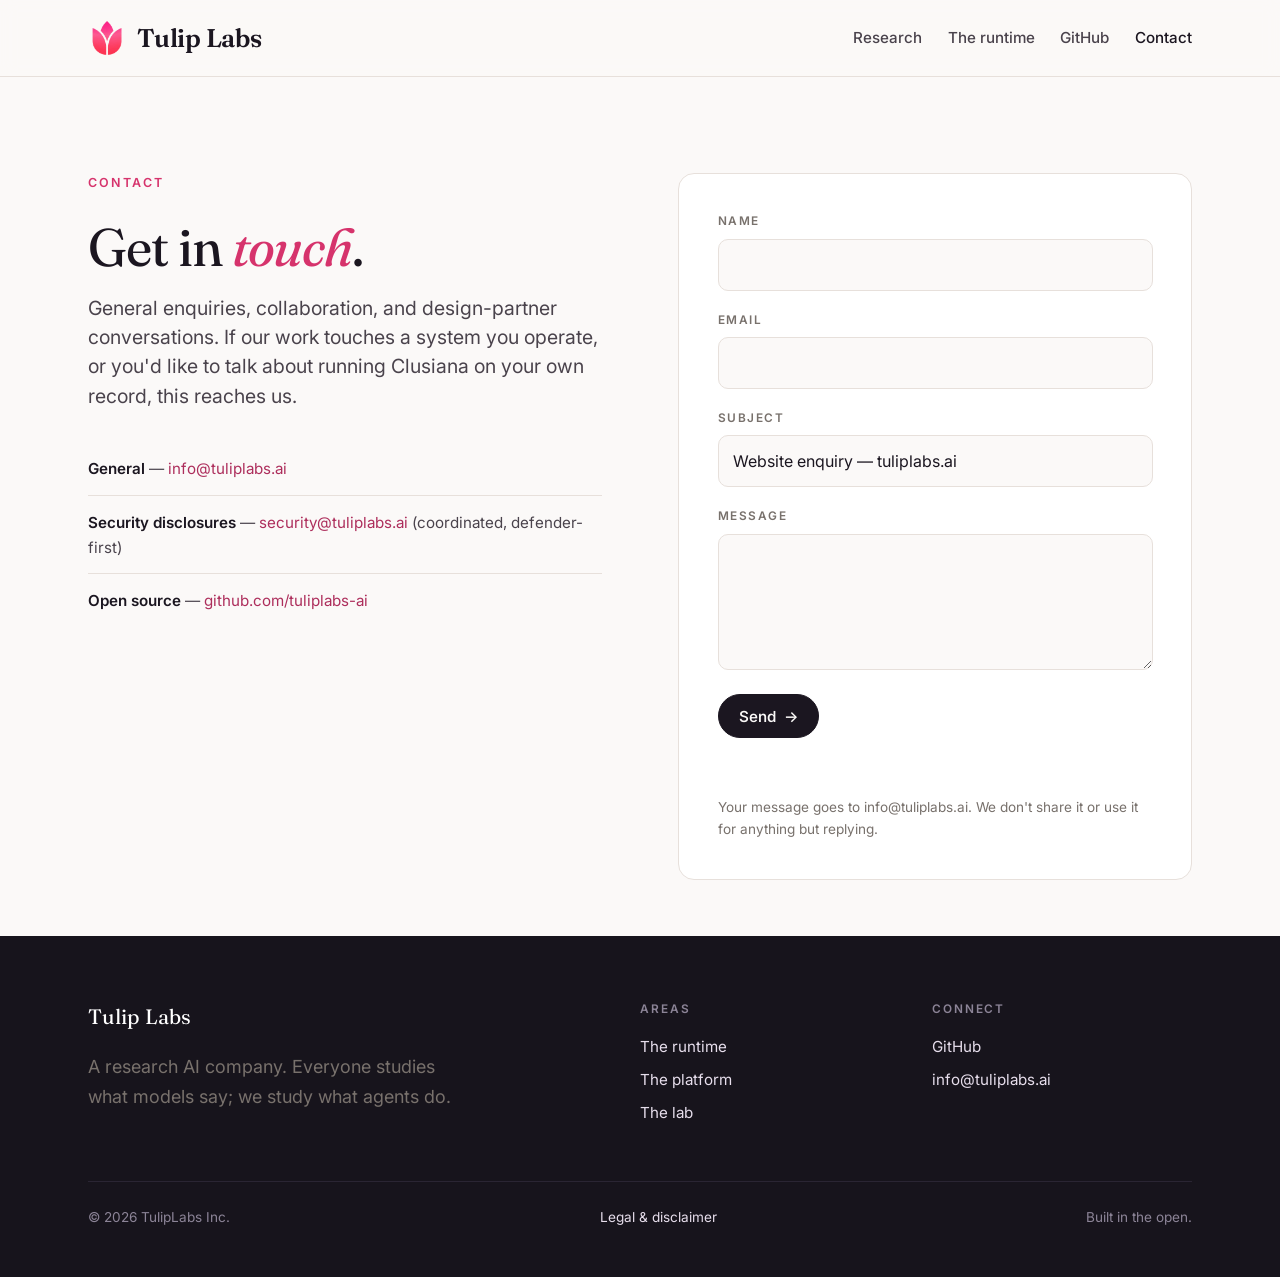
==== contact.html @ 2cdb4a99 "Add a contact form (→ info@) and standardize contact emails New contact.html with a styled form that" ====
<!doctype html>
<html lang="en">
<head>
  <meta charset="utf-8">
  <meta name="viewport" content="width=device-width, initial-scale=1">
  <title>Contact — Tulip Labs</title>
  <meta name="description" content="Get in touch with Tulip Labs — general enquiries, collaboration, and design-partner conversations. For security disclosures, email security@tuliplabs.ai.">
  <link rel="icon" href="assets/tulip-mark-pink.png" type="image/png">
  <link rel="apple-touch-icon" href="assets/tulip-mark-pink.png">
  <meta name="theme-color" content="#FBF9F8">
  <link rel="canonical" href="https://tuliplabs.ai/contact.html">
  <meta property="og:type" content="website">
  <meta property="og:site_name" content="Tulip Labs">
  <meta property="og:title" content="Contact — Tulip Labs">
  <meta property="og:description" content="Get in touch with Tulip Labs. For security disclosures, email security@tuliplabs.ai.">
  <meta property="og:url" content="https://tuliplabs.ai/contact.html">
  <meta property="og:image" content="https://tuliplabs.ai/assets/og-card.png">
  <meta name="twitter:card" content="summary_large_image">
  <meta name="twitter:image" content="https://tuliplabs.ai/assets/og-card.png">
  <link rel="preconnect" href="https://fonts.googleapis.com">
  <link rel="preconnect" href="https://fonts.gstatic.com" crossorigin>
  <link href="https://fonts.googleapis.com/css2?family=Fraunces:ital,opsz,wght@0,9..144,360..600;1,9..144,400..560&family=Inter:wght@400;500;600;650&family=JetBrains+Mono:wght@500;600&display=swap" rel="stylesheet">
  <link rel="stylesheet" href="styles.css">
</head>
<body>

<header class="site-head">
  <div class="wrap">
    <a class="brand" href="/" aria-label="Tulip Labs home">
      <img class="brand-mark" src="assets/tulip-mark-pink.png" width="38" height="38" alt="">
      <span class="wordmark">Tulip <b>Labs</b></span>
    </a>
    <nav class="nav">
      <a href="research.html">Research</a>
      <a class="hide-sm" href="https://tulipagents.ai/">The runtime</a>
      <a class="hide-sm" href="https://github.com/tuliplabs-ai">GitHub</a>
      <a href="contact.html" class="active">Contact</a>
    </nav>
  </div>
</header>

<main>
  <section class="hero" style="padding-bottom:3.5rem">
    <div class="wrap">
      <div class="contact-grid">
        <div class="col">
          <p class="kicker">Contact</p>
          <h1>Get in <span class="accent">touch</span>.</h1>
          <p class="lede">General enquiries, collaboration, and design-partner conversations. If our work touches a system you operate, or you'd like to talk about running Clusiana on your own record, this reaches us.</p>
          <ul class="about-facts" style="margin-top:2rem">
            <li><b>General</b> — <a href="mailto:info@tuliplabs.ai">info@tuliplabs.ai</a></li>
            <li><b>Security disclosures</b> — <a href="mailto:security@tuliplabs.ai">security@tuliplabs.ai</a> (coordinated, defender-first)</li>
            <li><b>Open source</b> — <a href="https://github.com/tuliplabs-ai">github.com/tuliplabs-ai</a></li>
          </ul>
        </div>

        <div class="contact-card">
          <form id="contact-form" class="form" action="https://formsubmit.co/ajax/info@tuliplabs.ai" method="POST">
            <div class="field">
              <label for="cf-name">Name</label>
              <input id="cf-name" name="name" type="text" autocomplete="name" required>
            </div>
            <div class="field">
              <label for="cf-email">Email</label>
              <input id="cf-email" name="email" type="email" autocomplete="email" required>
            </div>
            <div class="field">
              <label for="cf-subject">Subject</label>
              <input id="cf-subject" name="_subject" type="text" value="Website enquiry — tuliplabs.ai">
            </div>
            <div class="field">
              <label for="cf-message">Message</label>
              <textarea id="cf-message" name="message" required></textarea>
            </div>
            <!-- honeypot: bots fill this, humans don't -->
            <input type="text" name="_honey" class="hp" tabindex="-1" autocomplete="off" aria-hidden="true">
            <input type="hidden" name="_template" value="table">
            <input type="hidden" name="_captcha" value="false">
            <button type="submit" class="btn btn--primary">Send <span class="arrow">→</span></button>
            <p class="form-status" id="cf-status" role="status" aria-live="polite"></p>
            <p class="form-note">Your message goes to info@tuliplabs.ai. We don't share it or use it for anything but replying.</p>
          </form>
        </div>
      </div>
    </div>
  </section>
</main>

<footer class="site-foot">
  <div class="wrap">
    <div class="foot-grid">
      <div class="foot-brand">
        <p class="wordmark">Tulip Labs</p>
        <p class="muted" style="max-width:24rem;margin-top:0.6rem">A research AI company. Everyone studies what models say; we study what agents do.</p>
      </div>
      <div class="foot-col">
        <h4>Areas</h4>
        <a href="https://tulipagents.ai/">The runtime</a>
        <a href="contact.html">The platform</a>
        <a href="research.html">The lab</a>
      </div>
      <div class="foot-col">
        <h4>Connect</h4>
        <a href="https://github.com/tuliplabs-ai">GitHub</a>
        <a href="mailto:info@tuliplabs.ai">info@tuliplabs.ai</a>
      </div>
    </div>
    <div class="foot-bottom">
      <span>© 2026 TulipLabs Inc.</span>
      <span><a href="legal.html">Legal &amp; disclaimer</a></span>
      <span>Built in the open.</span>
    </div>
  </div>
</footer>

<script>
  (function () {
    var form = document.getElementById('contact-form');
    var status = document.getElementById('cf-status');
    form.addEventListener('submit', async function (e) {
      e.preventDefault();
      status.textContent = 'Sending…';
      status.className = 'form-status';
      try {
        var res = await fetch(form.action, {
          method: 'POST',
          headers: { 'Accept': 'application/json' },
          body: new FormData(form)
        });
        var data = await res.json().catch(function () { return {}; });
        if (res.ok) {
          form.reset();
          status.textContent = 'Thanks — your message is on its way. We’ll be in touch.';
          status.className = 'form-status ok';
        } else {
          status.textContent = (data && data.message) ? data.message : 'Something went wrong. Please email info@tuliplabs.ai directly.';
          status.className = 'form-status err';
        }
      } catch (err) {
        status.textContent = 'Could not send. Please email info@tuliplabs.ai directly.';
        status.className = 'form-status err';
      }
    });
  })();
</script>

</body>
</html>
---- styles.css ----
/* =============================================================================
   Tulip Labs — tuliplabs.ai
   Editorial, evidence-first. Serif display + sans body + mono for findings.
   Warm paper, ink, a single tulip-red accent. No framework, no build step.
   ============================================================================= */

:root {
  /* palette */
  --ink:        #1B1620;   /* near-black, warm */
  --ink-soft:   #4A434C;
  --mute:       #78716C;   /* captions, labels */
  --paper:      #FBF9F8;   /* page */
  --paper-soft: #F4EFEC;   /* raised panels */
  --surface:    #FFFFFF;
  --rule:       #E7E0DB;   /* hairlines */
  --red:        #D6336C;   /* tulip red — the primary accent */
  --red-deep:   #AD2E5C;
  --teal:       #E2570E;   /* second accent — research notes, used sparingly */
  --ink-panel:  #17141C;   /* dark footer / inverted blocks */

  /* type */
  --serif: "Fraunces", Georgia, "Times New Roman", serif;
  --sans:  "Inter", -apple-system, BlinkMacSystemFont, "Segoe UI", system-ui, sans-serif;
  --mono:  "JetBrains Mono", ui-monospace, "SF Mono", Menlo, Consolas, monospace;

  /* scale */
  --measure: 42rem;       /* readable text column */
  --wide:    72rem;       /* page frame */
}

* { box-sizing: border-box; }

html { -webkit-text-size-adjust: 100%; scroll-behavior: smooth; }

body {
  margin: 0;
  background: var(--paper);
  color: var(--ink);
  font-family: var(--sans);
  font-size: 18px;
  line-height: 1.65;
  -webkit-font-smoothing: antialiased;
  text-rendering: optimizeLegibility;
}

/* ---- layout primitives ---------------------------------------------------- */
.wrap { width: 100%; max-width: var(--wide); margin: 0 auto; padding: 0 1.5rem; }
.col  { max-width: var(--measure); }
section { padding: 5.5rem 0; border-top: 1px solid var(--rule); }
section:first-of-type { border-top: 0; }

/* ---- type ---------------------------------------------------------------- */
h1, h2, h3 { font-family: var(--serif); font-weight: 420; letter-spacing: -0.02em; line-height: 1.08; }
h1 { font-size: clamp(2.1rem, 4.6vw, 3.3rem); margin: 0 0 1.2rem; }
h2 { font-size: clamp(1.6rem, 2.8vw, 2.1rem); margin: 0 0 1.4rem; }
h3 { font-size: 1.3rem; letter-spacing: -0.01em; margin: 0 0 0.5rem; }
p  { margin: 0 0 1.1rem; }
a  { color: var(--red-deep); text-decoration: none; }
a:hover { text-decoration: underline; text-underline-offset: 3px; }
strong { font-weight: 600; }

.kicker {
  font-family: var(--sans);
  font-size: 0.78rem;
  font-weight: 600;
  letter-spacing: 0.18em;
  text-transform: uppercase;
  color: var(--red);
  margin: 0 0 1.5rem;
}
.lede { font-size: clamp(1.05rem, 1.6vw, 1.22rem); color: var(--ink-soft); line-height: 1.5; }
.muted { color: var(--mute); }
.label {
  font-family: var(--sans); font-size: 0.74rem; font-weight: 600;
  letter-spacing: 0.16em; text-transform: uppercase; color: var(--mute);
}

/* ---- header -------------------------------------------------------------- */
.site-head {
  position: sticky; top: 0; z-index: 20;
  background: color-mix(in srgb, var(--paper) 88%, transparent);
  backdrop-filter: saturate(140%) blur(8px);
  border-bottom: 1px solid var(--rule);
}
.site-head .wrap { display: flex; align-items: center; justify-content: space-between; height: 4.75rem; }
.brand { display: inline-flex; align-items: center; gap: 0.7rem; color: var(--ink); font-weight: 600; }
.brand:hover { text-decoration: none; }
.brand svg, .brand img { width: 38px; height: 38px; display: block; }
.brand .wordmark { font-family: var(--serif); font-size: 1.6rem; letter-spacing: -0.01em; white-space: nowrap; }
.brand .wordmark b { font-weight: 600; }
.nav { display: flex; gap: 1.6rem; align-items: center; }
.nav a { color: var(--ink-soft); font-size: 0.95rem; font-weight: 500; }
.nav a:hover { color: var(--ink); text-decoration: none; }
.nav a.active { color: var(--ink); }
.nav a { white-space: nowrap; }
@media (max-width: 620px) {
  .nav a.hide-sm { display: none; }
  /* Keep the lockup and the three remaining links on one 4.75rem row:
     smaller mark + wordmark, tighter nav. Nothing may wrap. */
  .site-head .wrap { padding: 0 1rem; }
  .brand { gap: 0.5rem; }
  .brand svg, .brand img { width: 30px; height: 30px; }
  .brand .wordmark { font-size: 1.3rem; }
  .nav { gap: 0.9rem; }
  .nav a { font-size: 0.875rem; }
}

/* ---- buttons ------------------------------------------------------------- */
.btn-row { display: flex; flex-wrap: wrap; gap: 0.8rem; margin-top: 2rem; }
.btn {
  display: inline-flex; align-items: center; gap: 0.5rem;
  font-family: var(--sans); font-size: 0.95rem; font-weight: 550;
  padding: 0.7rem 1.25rem; border-radius: 999px; border: 1px solid var(--ink);
  color: var(--ink); background: transparent; transition: all 0.15s ease;
}
.btn:hover { text-decoration: none; transform: translateY(-1px); }
.btn--primary { background: var(--ink); color: var(--paper); border-color: var(--ink); }
.btn--primary:hover { background: var(--red-deep); border-color: var(--red-deep); }
.btn--ghost:hover { background: var(--paper-soft); }
.btn .arrow { transition: transform 0.15s ease; }
.btn:hover .arrow { transform: translateX(2px); }

/* ---- hero ---------------------------------------------------------------- */
.hero { padding-top: 6rem; padding-bottom: 5rem; }
.hero h1 .accent { color: var(--red); font-style: italic; }
.pip { font-family: var(--mono); font-size: 0.85rem; color: var(--mute); margin-top: 1.6rem; }
.pip b { color: var(--ink); font-weight: 500; }

/* homepage split hero — copy + figure */
.hero--split .wrap { display: grid; grid-template-columns: 1.05fr 0.95fr; gap: 3.5rem; align-items: center; }
.hero--split .col { max-width: var(--measure); }
.hero__media { width: 100%; }
.hero__media svg, .hero__media img { width: 100%; height: auto; display: block; }
@media (max-width: 880px) {
  .hero--split .wrap { grid-template-columns: 1fr; gap: 2.5rem; }
  .hero__media { max-width: 30rem; }
}

/* ---- thesis band --------------------------------------------------------- */
.band { background: var(--paper-soft); }
.thesis { font-family: var(--serif); font-size: clamp(1.3rem, 2.4vw, 1.75rem); line-height: 1.28; letter-spacing: -0.015em; }
.thesis b { color: var(--red-deep); font-weight: 500; }

/* ---- pillars / cards ----------------------------------------------------- */
.grid-2 { display: grid; gap: 1.5rem; grid-template-columns: repeat(2, 1fr); }
.grid-3 { display: grid; gap: 1.25rem; grid-template-columns: repeat(3, 1fr); }
@media (max-width: 820px) { .grid-2, .grid-3 { grid-template-columns: 1fr; } }

.card {
  background: var(--surface); border: 1px solid var(--rule); border-radius: 14px;
  padding: 2rem; transition: border-color 0.15s ease, transform 0.15s ease;
}
.card:hover { border-color: color-mix(in srgb, var(--red) 45%, var(--rule)); transform: translateY(-2px); }
.card h3 { margin-top: 0.4rem; }
.card .label { display: block; margin-bottom: 0.9rem; }
.card p:last-child { margin-bottom: 0; }
.card a.more { font-weight: 550; }

/* ---- featured work ------------------------------------------------------- */
.work { display: grid; grid-template-columns: 1fr 1fr; gap: 3rem; align-items: center; }
.work.flip .work__media { order: 2; }
@media (max-width: 820px) { .work { grid-template-columns: 1fr; gap: 1.75rem; } .work.flip .work__media { order: 0; } }

/* stat block — the evidence-first device */
.stats { display: flex; flex-wrap: wrap; gap: 0; border: 1px solid var(--rule); border-radius: 12px; overflow: hidden; background: var(--surface); }
.stat { flex: 1 1 33%; min-width: 120px; padding: 1.4rem 1.25rem; border-right: 1px solid var(--rule); }
.stat:last-child { border-right: 0; }
.stat .n { font-family: var(--mono); font-size: 1.7rem; font-weight: 600; color: var(--ink); letter-spacing: -0.02em; }
.stat .k { font-size: 0.8rem; color: var(--mute); margin-top: 0.2rem; }

/* code / terminal panel */
.code {
  background: var(--ink-panel); color: #ECE7F0; border-radius: 12px;
  font-family: var(--mono); font-size: 1rem; line-height: 1.7;
  padding: 1.6rem 1.8rem; overflow-x: auto; border: 1px solid #2a2533;
}
.code .c { color: #8a8295; }       /* comment */
.code .k { color: #E58FB3; }       /* keyword/red */
.code .s { color: #b7e1c4; }       /* string */
.code .fn { color: #d9b8f0; }

/* ---- principles ---------------------------------------------------------- */
.principle { padding: 1.5rem 0; border-top: 1px solid var(--rule); }
.principle:first-child { border-top: 0; }
.principle h3 { font-family: var(--sans); font-size: 1.05rem; font-weight: 650; letter-spacing: 0; }
.principle .idx { font-family: var(--mono); color: var(--red); font-size: 0.85rem; margin-right: 0.5rem; }

/* ---- footer -------------------------------------------------------------- */
.site-foot { background: var(--ink-panel); color: #C9C2D0; border-top: 0; padding: 4rem 0 3rem; }
.site-foot a { color: #E7DEEC; }
.site-foot a:hover { color: #fff; }
.foot-grid { display: grid; grid-template-columns: 2fr 1fr 1fr; gap: 2rem; }
@media (max-width: 720px) { .foot-grid { grid-template-columns: 1fr 1fr; } }
.foot-brand .wordmark { font-family: var(--serif); font-size: 1.3rem; color: #fff; }
.foot-col h4 { font-size: 0.74rem; letter-spacing: 0.16em; text-transform: uppercase; color: #8c8497; margin: 0 0 0.9rem; font-weight: 600; }
.foot-col a { display: block; font-size: 0.95rem; margin-bottom: 0.5rem; }
.foot-bottom { margin-top: 3rem; padding-top: 1.5rem; border-top: 1px solid #2a2533; font-size: 0.85rem; color: #8c8497; display: flex; justify-content: space-between; flex-wrap: wrap; gap: 0.5rem; }

/* ---- screenshot / framed media ------------------------------------------ */
.shot { width: 100%; height: auto; display: block; border: 1px solid var(--rule); border-radius: 12px; box-shadow: 0 18px 40px -24px rgba(27,22,32,0.45); }

/* ---- two pillars --------------------------------------------------------- */
.pillars { display: grid; grid-template-columns: 1fr 1fr; gap: 2.5rem; }
.pillars--three { grid-template-columns: 1fr 1fr 1fr; gap: 2rem; }
@media (max-width: 1000px) { .pillars--three { grid-template-columns: 1fr; gap: 2rem; } }
@media (max-width: 820px) { .pillars { grid-template-columns: 1fr; gap: 2rem; } }
.pillar__head { display: flex; align-items: baseline; gap: 0.7rem; margin-bottom: 1.3rem; padding-bottom: 0.9rem; border-bottom: 1px solid var(--rule); }
.pillar__head h3 { font-family: var(--serif); font-size: 1.4rem; margin: 0; }
.pillar .card { padding: 1.5rem; margin-bottom: 1.1rem; }
.pillar .card:last-child { margin-bottom: 0; }
.label.teal { color: var(--teal); }

/* ---- about --------------------------------------------------------------- */
.about-grid { display: grid; grid-template-columns: 1.4fr 1fr; gap: 3rem; }
@media (max-width: 820px) { .about-grid { grid-template-columns: 1fr; gap: 1.75rem; } }
.about-facts { list-style: none; margin: 0; padding: 0; }
.about-facts li { padding: 0.85rem 0; border-top: 1px solid var(--rule); font-size: 0.95rem; color: var(--ink-soft); }
.about-facts li:first-child { border-top: 0; }
.about-facts b { color: var(--ink); font-weight: 600; }

/* ---- misc ---------------------------------------------------------------- */
.tag { display: inline-block; font-family: var(--mono); font-size: 0.74rem; color: var(--mute); border: 1px solid var(--rule); border-radius: 999px; padding: 0.15rem 0.7rem; margin: 0 0.3rem 0.3rem 0; }
.eyebrow-row { display: flex; align-items: center; gap: 0.75rem; margin-bottom: 1.5rem; }
.eyebrow-row .line { flex: 1; height: 1px; background: var(--rule); }
hr.soft { border: 0; border-top: 1px solid var(--rule); margin: 2.5rem 0; }

/* ---- research programs (home) — structured list with status ------------- */
.programs { margin-top: 2.5rem; }
.prog { padding: 1.7rem 0; border-top: 1px solid var(--rule); }
.prog:first-child { border-top: 0; padding-top: 0.5rem; }
.prog__head { display: flex; align-items: baseline; gap: 1rem; flex-wrap: wrap; margin-bottom: 0.6rem; }
.prog__id { font-family: var(--mono); font-size: 0.8rem; font-weight: 600; color: var(--red); letter-spacing: 0.03em; }
.prog__head h3 { margin: 0; font-size: 1.32rem; font-weight: 440; flex: 1 1 22ch; }
.prog__body { color: var(--ink-soft); max-width: 62rem; line-height: 1.62; margin: 0; }
.status { font-family: var(--mono); font-size: 0.68rem; text-transform: uppercase; letter-spacing: 0.09em;
  padding: 0.34rem 0.7rem; border-radius: 999px; border: 1px solid; white-space: nowrap;
  display: inline-flex; align-items: center; gap: 0.45rem; }
.status::before { content: ""; width: 6px; height: 6px; border-radius: 50%; background: currentColor; }
.status.ok  { color: #1F7A54; border-color: color-mix(in srgb, #1F7A54 34%, transparent); }
.status.wip { color: #B26B00; border-color: color-mix(in srgb, #B26B00 34%, transparent); }
.status.dev { color: var(--mute); border-color: var(--rule); }
@media (max-width: 620px) { .prog__head h3 { flex-basis: 100%; order: 3; } }

/* ---- contact page -------------------------------------------------------- */
.contact-grid { display: grid; grid-template-columns: 1fr 1fr; gap: clamp(2.5rem, 6vw, 5rem); align-items: start; }
@media (max-width: 860px) { .contact-grid { grid-template-columns: 1fr; gap: 3rem; } }
.contact-card { background: var(--surface); border: 1px solid var(--rule); border-radius: 16px; padding: clamp(1.6rem, 3vw, 2.4rem); }
.form { display: grid; gap: 1.25rem; }
.field { display: grid; gap: 0.45rem; }
.field label { font-family: var(--sans); font-size: 0.74rem; font-weight: 600; letter-spacing: 0.13em; text-transform: uppercase; color: var(--mute); }
.field input, .field textarea {
  font: inherit; font-size: 1rem; color: var(--ink); background: var(--paper);
  border: 1px solid var(--rule); border-radius: 10px; padding: 0.72rem 0.9rem; width: 100%;
  transition: border-color 0.15s ease, box-shadow 0.15s ease, background 0.15s ease;
}
.field input::placeholder, .field textarea::placeholder { color: var(--mute); }
.field input:focus, .field textarea:focus {
  outline: none; background: var(--surface);
  border-color: var(--red); box-shadow: 0 0 0 3px rgba(214, 51, 108, 0.12);
}
.field textarea { min-height: 8.5rem; resize: vertical; line-height: 1.55; }
.form .btn { margin-top: 0.3rem; justify-self: start; }
.form-note { font-size: 0.85rem; color: var(--mute); margin: 0; }
.form-status { font-size: 0.95rem; margin: 0; min-height: 1.2em; }
.form-status.ok  { color: #1F7A54; }
.form-status.err { color: var(--red-deep); }
.hp { position: absolute; left: -9999px; width: 1px; height: 1px; overflow: hidden; }
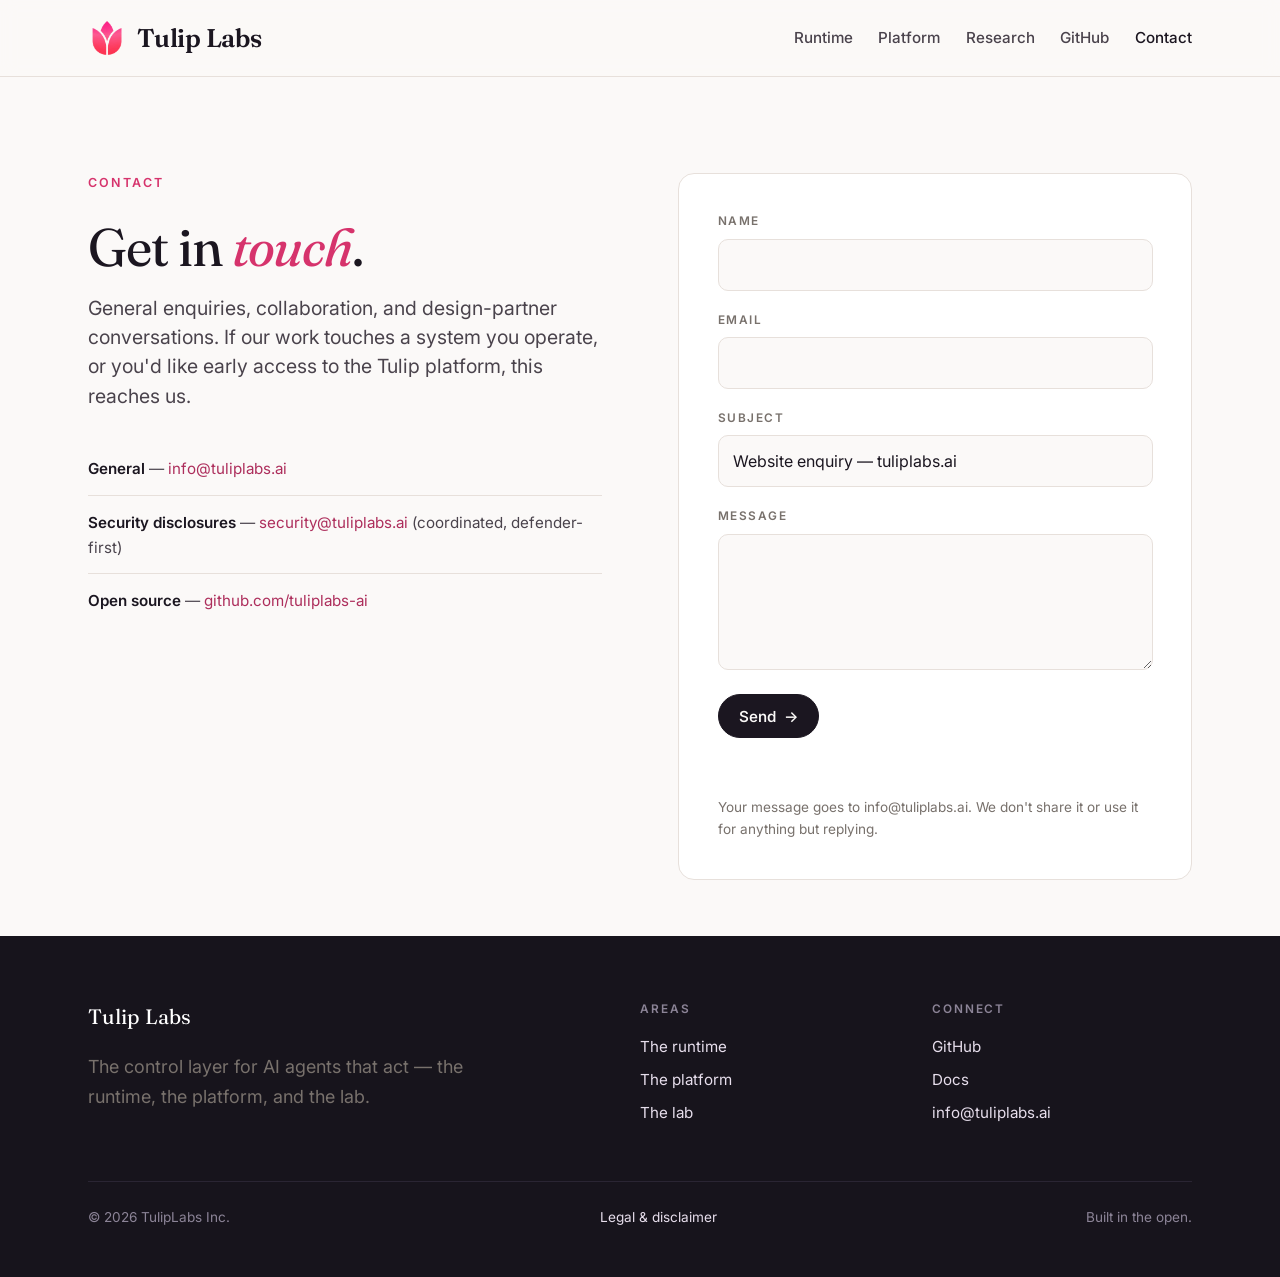
==== commit b996a4c8: "Rehaul the site around one identity: the control layer for agents that act The site answered 'what i" ====
--- a/contact.html
+++ b/contact.html
@@ -31,10 +31,11 @@
       <span class="wordmark">Tulip <b>Labs</b></span>
     </a>
     <nav class="nav">
+      <a href="open-source.html">Runtime</a>
+      <a href="platform.html">Platform</a>
       <a href="research.html">Research</a>
-      <a class="hide-sm" href="https://tulipagents.ai/">The runtime</a>
       <a class="hide-sm" href="https://github.com/tuliplabs-ai">GitHub</a>
-      <a href="contact.html" class="active">Contact</a>
+      <a class="active" href="contact.html">Contact</a>
     </nav>
   </div>
 </header>
@@ -46,7 +47,7 @@
         <div class="col">
           <p class="kicker">Contact</p>
           <h1>Get in <span class="accent">touch</span>.</h1>
-          <p class="lede">General enquiries, collaboration, and design-partner conversations. If our work touches a system you operate, or you'd like to talk about running Clusiana on your own record, this reaches us.</p>
+          <p class="lede">General enquiries, collaboration, and design-partner conversations. If our work touches a system you operate, or you'd like early access to the Tulip platform, this reaches us.</p>
           <ul class="about-facts" style="margin-top:2rem">
             <li><b>General</b> — <a href="mailto:info@tuliplabs.ai">info@tuliplabs.ai</a></li>
             <li><b>Security disclosures</b> — <a href="mailto:security@tuliplabs.ai">security@tuliplabs.ai</a> (coordinated, defender-first)</li>
@@ -91,17 +92,18 @@
     <div class="foot-grid">
       <div class="foot-brand">
         <p class="wordmark">Tulip Labs</p>
-        <p class="muted" style="max-width:24rem;margin-top:0.6rem">A research AI company. Everyone studies what models say; we study what agents do.</p>
+        <p class="muted" style="max-width:24rem;margin-top:0.6rem">The control layer for AI agents that act — the runtime, the platform, and the lab.</p>
       </div>
       <div class="foot-col">
         <h4>Areas</h4>
-        <a href="https://tulipagents.ai/">The runtime</a>
-        <a href="contact.html">The platform</a>
+        <a href="open-source.html">The runtime</a>
+        <a href="platform.html">The platform</a>
         <a href="research.html">The lab</a>
       </div>
       <div class="foot-col">
         <h4>Connect</h4>
         <a href="https://github.com/tuliplabs-ai">GitHub</a>
+        <a href="https://tulipagents.ai/">Docs</a>
         <a href="mailto:info@tuliplabs.ai">info@tuliplabs.ai</a>
       </div>
     </div>
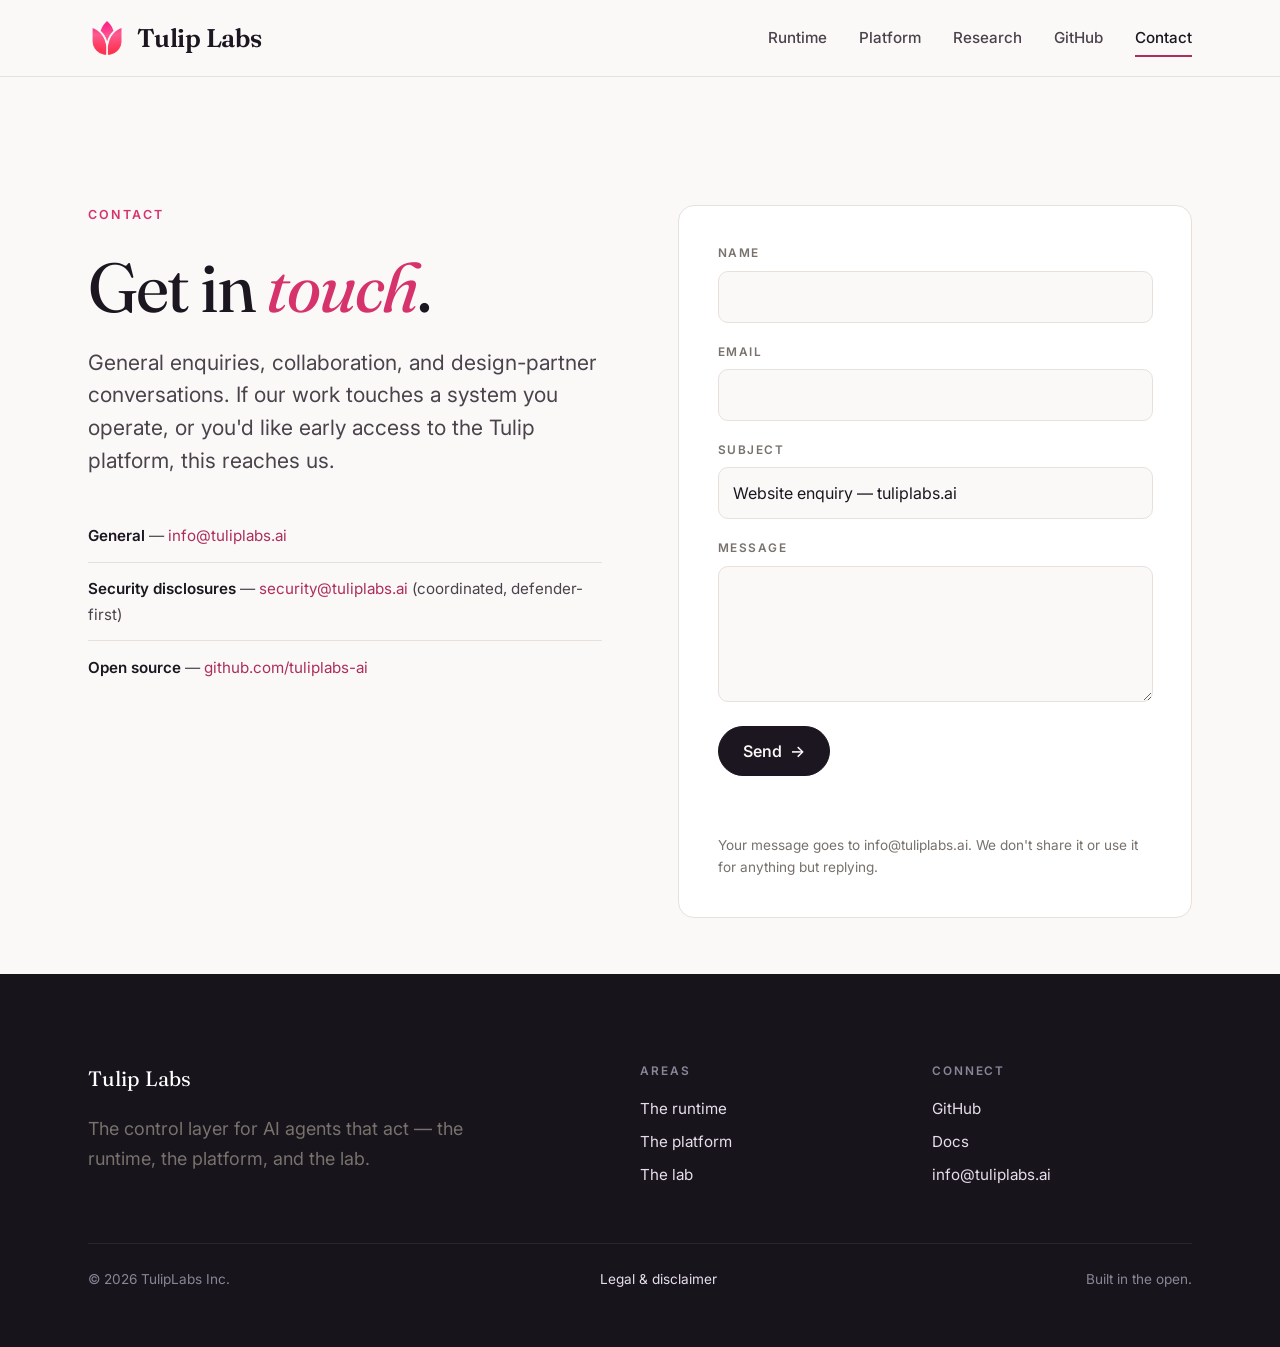
==== commit 14ac68a6: "Design elevation: the scale, air, and color the reference sites actually have Measured against Anthr" ====
--- a/contact.html
+++ b/contact.html
@@ -146,5 +146,6 @@
   })();
 </script>
 
+<script src="site.js" defer></script>
 </body>
 </html>
--- a/styles.css
+++ b/styles.css
@@ -46,13 +46,13 @@
 /* ---- layout primitives ---------------------------------------------------- */
 .wrap { width: 100%; max-width: var(--wide); margin: 0 auto; padding: 0 1.5rem; }
 .col  { max-width: var(--measure); }
-section { padding: 5.5rem 0; border-top: 1px solid var(--rule); }
+section { padding: 7rem 0; border-top: 1px solid var(--rule); }
 section:first-of-type { border-top: 0; }
 
 /* ---- type ---------------------------------------------------------------- */
 h1, h2, h3 { font-family: var(--serif); font-weight: 420; letter-spacing: -0.02em; line-height: 1.08; }
-h1 { font-size: clamp(2.1rem, 4.6vw, 3.3rem); margin: 0 0 1.2rem; }
-h2 { font-size: clamp(1.6rem, 2.8vw, 2.1rem); margin: 0 0 1.4rem; }
+h1 { font-size: clamp(2.6rem, 5.4vw, 4.4rem); letter-spacing: -0.028em; margin: 0 0 1.4rem; }
+h2 { font-size: clamp(1.8rem, 3vw, 2.5rem); margin: 0 0 1.4rem; }
 h3 { font-size: 1.3rem; letter-spacing: -0.01em; margin: 0 0 0.5rem; }
 p  { margin: 0 0 1.1rem; }
 a  { color: var(--red-deep); text-decoration: none; }
@@ -68,7 +68,7 @@
   color: var(--red);
   margin: 0 0 1.5rem;
 }
-.lede { font-size: clamp(1.05rem, 1.6vw, 1.22rem); color: var(--ink-soft); line-height: 1.5; }
+.lede { font-size: clamp(1.12rem, 1.7vw, 1.32rem); color: var(--ink-soft); line-height: 1.55; }
 .muted { color: var(--mute); }
 .label {
   font-family: var(--sans); font-size: 0.74rem; font-weight: 600;
@@ -88,7 +88,7 @@
 .brand svg, .brand img { width: 38px; height: 38px; display: block; }
 .brand .wordmark { font-family: var(--serif); font-size: 1.6rem; letter-spacing: -0.01em; white-space: nowrap; }
 .brand .wordmark b { font-weight: 600; }
-.nav { display: flex; gap: 1.6rem; align-items: center; }
+.nav { display: flex; gap: 2rem; align-items: center; }
 .nav a { color: var(--ink-soft); font-size: 0.95rem; font-weight: 500; }
 .nav a:hover { color: var(--ink); text-decoration: none; }
 .nav a.active { color: var(--ink); }
@@ -109,8 +109,8 @@
 .btn-row { display: flex; flex-wrap: wrap; gap: 0.8rem; margin-top: 2rem; }
 .btn {
   display: inline-flex; align-items: center; gap: 0.5rem;
-  font-family: var(--sans); font-size: 0.95rem; font-weight: 550;
-  padding: 0.7rem 1.25rem; border-radius: 999px; border: 1px solid var(--ink);
+  font-family: var(--sans); font-size: 1rem; font-weight: 550;
+  padding: 0.85rem 1.5rem; border-radius: 999px; border: 1px solid var(--ink);
   color: var(--ink); background: transparent; transition: all 0.15s ease;
 }
 .btn:hover { text-decoration: none; transform: translateY(-1px); }
@@ -121,7 +121,8 @@
 .btn:hover .arrow { transform: translateX(2px); }
 
 /* ---- hero ---------------------------------------------------------------- */
-.hero { padding-top: 6rem; padding-bottom: 5rem; }
+.hero { padding-top: 8rem; padding-bottom: 6.5rem; }
+.hero .col { max-width: 50rem; }
 .hero h1 .accent { color: var(--red); font-style: italic; }
 .pip { font-family: var(--mono); font-size: 0.85rem; color: var(--mute); margin-top: 1.6rem; }
 .pip b { color: var(--ink); font-weight: 500; }
@@ -138,7 +139,12 @@
 
 /* ---- thesis band --------------------------------------------------------- */
 .band { background: var(--paper-soft); }
-.thesis { font-family: var(--serif); font-size: clamp(1.3rem, 2.4vw, 1.75rem); line-height: 1.28; letter-spacing: -0.015em; }
+.band--ink { background: var(--ink-panel); color: #D6CFDC; border-top: 0; }
+.band--ink .thesis { color: #F4EFF6; }
+.band--ink .thesis b { color: #F08CB1; }
+.band--ink .label { color: #9A90A5; }
+.band--ink a { color: #F08CB1; }
+.thesis { font-family: var(--serif); font-size: clamp(1.5rem, 2.9vw, 2.15rem); line-height: 1.32; letter-spacing: -0.015em; }
 .thesis b { color: var(--red-deep); font-weight: 500; }
 
 /* ---- pillars / cards ----------------------------------------------------- */
@@ -147,10 +153,15 @@
 @media (max-width: 820px) { .grid-2, .grid-3 { grid-template-columns: 1fr; } }
 
 .card {
-  background: var(--surface); border: 1px solid var(--rule); border-radius: 14px;
-  padding: 2rem; transition: border-color 0.15s ease, transform 0.15s ease;
-}
-.card:hover { border-color: color-mix(in srgb, var(--red) 45%, var(--rule)); transform: translateY(-2px); }
+  background: var(--surface); border: 1px solid var(--rule); border-radius: 18px;
+  padding: 2.2rem; box-shadow: 0 1px 2px rgba(27,22,32,0.04);
+  transition: border-color 0.2s ease, transform 0.2s ease, box-shadow 0.2s ease;
+}
+.card:hover {
+  border-color: color-mix(in srgb, var(--red) 35%, var(--rule));
+  transform: translateY(-3px);
+  box-shadow: 0 16px 36px -20px rgba(27,22,32,0.28);
+}
 .card h3 { margin-top: 0.4rem; }
 .card .label { display: block; margin-bottom: 0.9rem; }
 .card p:last-child { margin-bottom: 0; }
@@ -162,10 +173,10 @@
 @media (max-width: 820px) { .work { grid-template-columns: 1fr; gap: 1.75rem; } .work.flip .work__media { order: 0; } }
 
 /* stat block — the evidence-first device */
-.stats { display: flex; flex-wrap: wrap; gap: 0; border: 1px solid var(--rule); border-radius: 12px; overflow: hidden; background: var(--surface); }
+.stats { display: flex; flex-wrap: wrap; gap: 0; border: 1px solid var(--rule); border-radius: 16px; overflow: hidden; background: var(--surface); box-shadow: 0 1px 2px rgba(27,22,32,0.04); }
 .stat { flex: 1 1 33%; min-width: 120px; padding: 1.4rem 1.25rem; border-right: 1px solid var(--rule); }
 .stat:last-child { border-right: 0; }
-.stat .n { font-family: var(--mono); font-size: 1.7rem; font-weight: 600; color: var(--ink); letter-spacing: -0.02em; }
+.stat .n { font-family: var(--mono); font-size: 2rem; font-weight: 600; color: var(--ink); letter-spacing: -0.02em; }
 .stat .k { font-size: 0.8rem; color: var(--mute); margin-top: 0.2rem; }
 
 /* code / terminal panel */
@@ -186,7 +197,7 @@
 .principle .idx { font-family: var(--mono); color: var(--red); font-size: 0.85rem; margin-right: 0.5rem; }
 
 /* ---- footer -------------------------------------------------------------- */
-.site-foot { background: var(--ink-panel); color: #C9C2D0; border-top: 0; padding: 4rem 0 3rem; }
+.site-foot { background: var(--ink-panel); color: #C9C2D0; border-top: 0; padding: 5.5rem 0 3.5rem; }
 .site-foot a { color: #E7DEEC; }
 .site-foot a:hover { color: #fff; }
 .foot-grid { display: grid; grid-template-columns: 2fr 1fr 1fr; gap: 2rem; }
@@ -241,6 +252,76 @@
 .status.dev { color: var(--mute); border-color: var(--rule); }
 @media (max-width: 620px) { .prog__head h3 { flex-basis: 100%; order: 3; } }
 
+/* ---- polish --------------------------------------------------------------- */
+::selection { background: color-mix(in srgb, var(--red) 16%, transparent); }
+:focus-visible { outline: 2px solid var(--red); outline-offset: 3px; border-radius: 2px; }
+.nav a { position: relative; }
+.nav a::after {
+  content: ""; position: absolute; left: 0; right: 100%; bottom: -6px; height: 1.5px;
+  background: var(--red-deep); transition: right 0.22s ease;
+}
+.nav a:hover::after, .nav a.active::after { right: 0; }
+code {
+  font-family: var(--mono); font-size: 0.86em;
+  background: color-mix(in srgb, var(--ink) 6%, transparent);
+  padding: 0.1em 0.38em; border-radius: 5px;
+}
+pre code { background: none; padding: 0; font-size: inherit; }
+
+/* ---- research notes (long-form posts) ------------------------------------ */
+.post-hero { padding: 5.5rem 0 3rem; border-top: 0; }
+.post-hero h1 { max-width: 46rem; font-size: clamp(2.2rem, 4.4vw, 3.4rem); }
+.post-hero .lede { max-width: var(--measure); }
+.post-meta {
+  display: flex; flex-wrap: wrap; gap: 0.6rem 1.6rem; margin-top: 1.8rem;
+  font-family: var(--mono); font-size: 0.76rem; letter-spacing: 0.08em;
+  text-transform: uppercase; color: var(--mute);
+}
+.post section { border-top: 0; padding: 0; }
+.post-body { padding: 1rem 0 5.5rem; }
+.post-body .col { font-size: 1.06rem; line-height: 1.78; color: var(--ink); }
+.post-body h2 {
+  font-size: clamp(1.45rem, 2.4vw, 1.8rem); margin: 3.4rem 0 1.1rem;
+  padding-top: 2.6rem; border-top: 1px solid var(--rule);
+}
+.post-body h2:first-child { margin-top: 0; padding-top: 0; border-top: 0; }
+.post-body h3 { margin-top: 2.4rem; }
+.post-body p { margin: 0 0 1.25rem; }
+.post-body ul, .post-body ol { margin: 0 0 1.25rem; padding-left: 1.3rem; }
+.post-body li { margin-bottom: 0.5rem; }
+.post-body blockquote {
+  margin: 2rem 0; padding: 0.2rem 0 0.2rem 1.4rem;
+  border-left: 2.5px solid var(--red);
+  font-family: var(--serif); font-size: 1.15rem; line-height: 1.55; color: var(--ink-soft);
+}
+.post-body figure { margin: 2.6rem 0; }
+.post-body figure svg, .post-body figure img { width: 100%; height: auto; display: block; }
+.post-body figcaption { font-size: 0.88rem; color: var(--mute); margin-top: 0.9rem; line-height: 1.55; }
+.table-scroll { overflow-x: auto; margin: 2.2rem 0; }
+.post-body table, .data-table table {
+  width: 100%; border-collapse: collapse; font-size: 0.92rem;
+  font-variant-numeric: tabular-nums; line-height: 1.45;
+}
+.post-body th, .data-table th {
+  font-family: var(--mono); font-size: 0.7rem; font-weight: 600;
+  letter-spacing: 0.08em; text-transform: uppercase; color: var(--mute);
+  text-align: left; padding: 0.55rem 0.9rem 0.55rem 0;
+  border-bottom: 1.5px solid var(--ink);
+}
+.post-body td, .data-table td { padding: 0.62rem 0.9rem 0.62rem 0; border-bottom: 1px solid var(--rule); vertical-align: top; }
+.post-body th.num, .post-body td.num, .data-table th.num, .data-table td.num { text-align: right; padding-right: 0; padding-left: 0.9rem; }
+.post-body tr.hl td, .data-table tr.hl td { background: color-mix(in srgb, var(--red) 5%, transparent); }
+.callout {
+  background: var(--paper-soft); border: 1px solid var(--rule); border-radius: 12px;
+  padding: 1.4rem 1.6rem; margin: 2.2rem 0; font-size: 0.98rem;
+}
+.callout p:last-child { margin-bottom: 0; }
+.callout .label { display: block; margin-bottom: 0.6rem; }
+.post-end {
+  margin-top: 3.5rem; padding-top: 1.6rem; border-top: 1px solid var(--rule);
+  font-size: 0.92rem; color: var(--mute);
+}
+
 /* ---- contact page -------------------------------------------------------- */
 .contact-grid { display: grid; grid-template-columns: 1fr 1fr; gap: clamp(2.5rem, 6vw, 5rem); align-items: start; }
 @media (max-width: 860px) { .contact-grid { grid-template-columns: 1fr; gap: 3rem; } }
@@ -265,3 +346,11 @@
 .form-status.ok  { color: #1F7A54; }
 .form-status.err { color: var(--red-deep); }
 .hp { position: absolute; left: -9999px; width: 1px; height: 1px; overflow: hidden; }
+
+/* ---- reveal on scroll (added by site.js; no-JS pages stay fully visible) -- */
+.pre-reveal { opacity: 0; transform: translateY(16px); }
+.in-view { opacity: 1; transform: translateY(0); transition: opacity 0.7s ease, transform 0.7s cubic-bezier(0.2, 0.6, 0.2, 1); }
+@media (prefers-reduced-motion: reduce) {
+  .pre-reveal { opacity: 1; transform: none; }
+  .in-view { transition: none; }
+}
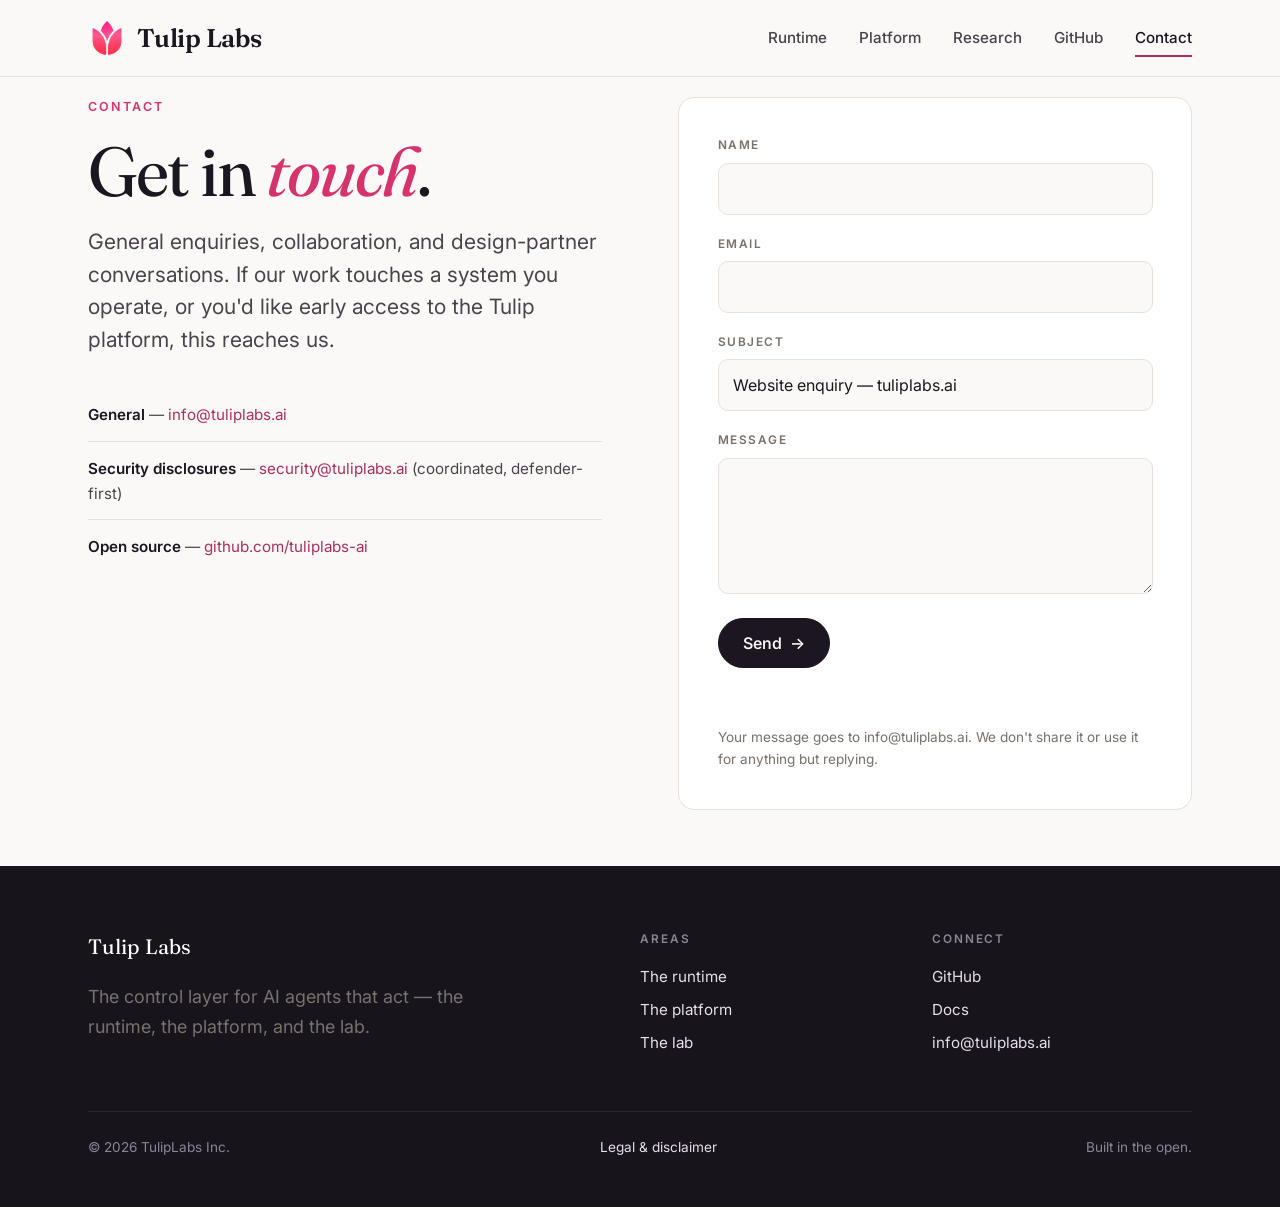
==== commit 074e69ed: "Bust stale style caches and raise the hero to 1.25rem The Pages CDN and browsers cache styles.css fo" ====
--- a/contact.html
+++ b/contact.html
@@ -20,7 +20,7 @@
   <link rel="preconnect" href="https://fonts.googleapis.com">
   <link rel="preconnect" href="https://fonts.gstatic.com" crossorigin>
   <link href="https://fonts.googleapis.com/css2?family=Fraunces:ital,opsz,wght@0,9..144,360..600;1,9..144,400..560&family=Inter:wght@400;500;600;650&family=JetBrains+Mono:wght@500;600&display=swap" rel="stylesheet">
-  <link rel="stylesheet" href="styles.css">
+  <link rel="stylesheet" href="styles.css?v=8">
 </head>
 <body>
 
@@ -34,7 +34,7 @@
       <a href="open-source.html">Runtime</a>
       <a href="platform.html">Platform</a>
       <a href="research.html">Research</a>
-      <a class="hide-sm" href="https://github.com/tuliplabs-ai">GitHub</a>
+      <a class="hide-sm" href="https://github.com/tuliplabs-ai/sdk-python">GitHub</a>
       <a class="active" href="contact.html">Contact</a>
     </nav>
   </div>
@@ -51,7 +51,7 @@
           <ul class="about-facts" style="margin-top:2rem">
             <li><b>General</b> — <a href="mailto:info@tuliplabs.ai">info@tuliplabs.ai</a></li>
             <li><b>Security disclosures</b> — <a href="mailto:security@tuliplabs.ai">security@tuliplabs.ai</a> (coordinated, defender-first)</li>
-            <li><b>Open source</b> — <a href="https://github.com/tuliplabs-ai">github.com/tuliplabs-ai</a></li>
+            <li><b>Open source</b> — <a href="https://github.com/tuliplabs-ai/sdk-python">github.com/tuliplabs-ai</a></li>
           </ul>
         </div>
 
@@ -102,7 +102,7 @@
       </div>
       <div class="foot-col">
         <h4>Connect</h4>
-        <a href="https://github.com/tuliplabs-ai">GitHub</a>
+        <a href="https://github.com/tuliplabs-ai/sdk-python">GitHub</a>
         <a href="https://tulipagents.ai/">Docs</a>
         <a href="mailto:info@tuliplabs.ai">info@tuliplabs.ai</a>
       </div>
@@ -146,6 +146,6 @@
   })();
 </script>
 
-<script src="site.js" defer></script>
+<script src="site.js?v=8" defer></script>
 </body>
 </html>
--- a/styles.css
+++ b/styles.css
@@ -46,12 +46,12 @@
 /* ---- layout primitives ---------------------------------------------------- */
 .wrap { width: 100%; max-width: var(--wide); margin: 0 auto; padding: 0 1.5rem; }
 .col  { max-width: var(--measure); }
-section { padding: 7rem 0; border-top: 1px solid var(--rule); }
+section { padding: 5rem 0; border-top: 1px solid var(--rule); }
 section:first-of-type { border-top: 0; }
 
 /* ---- type ---------------------------------------------------------------- */
 h1, h2, h3 { font-family: var(--serif); font-weight: 420; letter-spacing: -0.02em; line-height: 1.08; }
-h1 { font-size: clamp(2.6rem, 5.4vw, 4.4rem); letter-spacing: -0.028em; margin: 0 0 1.4rem; }
+h1 { font-size: clamp(2.6rem, 5.4vw, 4.4rem); letter-spacing: -0.028em; margin: 0 0 1.1rem; }
 h2 { font-size: clamp(1.8rem, 3vw, 2.5rem); margin: 0 0 1.4rem; }
 h3 { font-size: 1.3rem; letter-spacing: -0.01em; margin: 0 0 0.5rem; }
 p  { margin: 0 0 1.1rem; }
@@ -66,7 +66,7 @@
   letter-spacing: 0.18em;
   text-transform: uppercase;
   color: var(--red);
-  margin: 0 0 1.5rem;
+  margin: 0 0 1rem;
 }
 .lede { font-size: clamp(1.12rem, 1.7vw, 1.32rem); color: var(--ink-soft); line-height: 1.55; }
 .muted { color: var(--mute); }
@@ -95,7 +95,7 @@
 .nav a { white-space: nowrap; }
 @media (max-width: 620px) {
   .nav a.hide-sm { display: none; }
-  /* Keep the lockup and the three remaining links on one 4.75rem row:
+  /* Keep the lockup and the remaining links on one 4.75rem row:
      smaller mark + wordmark, tighter nav. Nothing may wrap. */
   .site-head .wrap { padding: 0 1rem; }
   .brand { gap: 0.5rem; }
@@ -104,6 +104,11 @@
   .nav { gap: 0.9rem; }
   .nav a { font-size: 0.875rem; }
 }
+@media (max-width: 480px) {
+  /* Four nav items no longer fit beside the full lockup — mark only. */
+  .brand .wordmark { display: none; }
+  .nav { gap: 0.8rem; }
+}
 
 /* ---- buttons ------------------------------------------------------------- */
 .btn-row { display: flex; flex-wrap: wrap; gap: 0.8rem; margin-top: 2rem; }
@@ -121,7 +126,7 @@
 .btn:hover .arrow { transform: translateX(2px); }
 
 /* ---- hero ---------------------------------------------------------------- */
-.hero { padding-top: 8rem; padding-bottom: 6.5rem; }
+.hero { padding-top: 1.25rem; padding-bottom: 3.5rem; }
 .hero .col { max-width: 50rem; }
 .hero h1 .accent { color: var(--red); font-style: italic; }
 .pip { font-family: var(--mono); font-size: 0.85rem; color: var(--mute); margin-top: 1.6rem; }
@@ -168,7 +173,8 @@
 .card a.more { font-weight: 550; }
 
 /* ---- featured work ------------------------------------------------------- */
-.work { display: grid; grid-template-columns: 1fr 1fr; gap: 3rem; align-items: center; }
+.work { display: grid; grid-template-columns: minmax(0, 0.9fr) minmax(0, 1.1fr); gap: 4rem; align-items: center; }
+.work > * { min-width: 0; }
 .work.flip .work__media { order: 2; }
 @media (max-width: 820px) { .work { grid-template-columns: 1fr; gap: 1.75rem; } .work.flip .work__media { order: 0; } }
 
@@ -181,9 +187,16 @@
 
 /* code / terminal panel */
 .code {
-  background: var(--ink-panel); color: #ECE7F0; border-radius: 12px;
-  font-family: var(--mono); font-size: 1rem; line-height: 1.7;
-  padding: 1.6rem 1.8rem; overflow-x: auto; border: 1px solid #2a2533;
+  position: relative;
+  background: var(--ink-panel); color: #ECE7F0; border-radius: 14px;
+  font-family: var(--mono); font-size: 0.88rem; line-height: 1.75;
+  padding: 2.9rem 1.7rem 1.6rem; overflow-x: auto; border: 1px solid #2a2533;
+  box-shadow: 0 24px 48px -32px rgba(27,22,32,0.5);
+}
+.code::before {
+  content: ""; position: absolute; top: 1.15rem; left: 1.7rem;
+  width: 9px; height: 9px; border-radius: 50%;
+  background: #3A3344; box-shadow: 17px 0 0 #3A3344, 34px 0 0 #3A3344;
 }
 .code .c { color: #8a8295; }       /* comment */
 .code .k { color: #E58FB3; }       /* keyword/red */
@@ -197,7 +210,7 @@
 .principle .idx { font-family: var(--mono); color: var(--red); font-size: 0.85rem; margin-right: 0.5rem; }
 
 /* ---- footer -------------------------------------------------------------- */
-.site-foot { background: var(--ink-panel); color: #C9C2D0; border-top: 0; padding: 5.5rem 0 3.5rem; }
+.site-foot { background: var(--ink-panel); color: #C9C2D0; border-top: 0; padding: 4rem 0 3rem; }
 .site-foot a { color: #E7DEEC; }
 .site-foot a:hover { color: #fff; }
 .foot-grid { display: grid; grid-template-columns: 2fr 1fr 1fr; gap: 2rem; }
@@ -231,7 +244,7 @@
 
 /* ---- misc ---------------------------------------------------------------- */
 .tag { display: inline-block; font-family: var(--mono); font-size: 0.74rem; color: var(--mute); border: 1px solid var(--rule); border-radius: 999px; padding: 0.15rem 0.7rem; margin: 0 0.3rem 0.3rem 0; }
-.eyebrow-row { display: flex; align-items: center; gap: 0.75rem; margin-bottom: 1.5rem; }
+.eyebrow-row { display: flex; align-items: center; gap: 0.75rem; margin-bottom: 2.2rem; }
 .eyebrow-row .line { flex: 1; height: 1px; background: var(--rule); }
 hr.soft { border: 0; border-top: 1px solid var(--rule); margin: 2.5rem 0; }
 
@@ -269,7 +282,7 @@
 pre code { background: none; padding: 0; font-size: inherit; }
 
 /* ---- research notes (long-form posts) ------------------------------------ */
-.post-hero { padding: 5.5rem 0 3rem; border-top: 0; }
+.post-hero { padding: 3rem 0 2.5rem; border-top: 0; }
 .post-hero h1 { max-width: 46rem; font-size: clamp(2.2rem, 4.4vw, 3.4rem); }
 .post-hero .lede { max-width: var(--measure); }
 .post-meta {
@@ -354,3 +367,132 @@
   .pre-reveal { opacity: 1; transform: none; }
   .in-view { transition: none; }
 }
+
+/* ---- product moment mock (decorative UI, non-functional) ------------------ */
+.mock { display: grid; gap: 1rem; }
+.mock-card {
+  background: var(--surface); border: 1px solid var(--rule); border-radius: 16px;
+  padding: 1.5rem 1.6rem; box-shadow: 0 24px 48px -32px rgba(27,22,32,0.35);
+}
+.mock-head { display: flex; align-items: center; justify-content: space-between; gap: 1rem; margin-bottom: 1rem; }
+.mock-id { font-family: var(--mono); font-size: 0.72rem; color: var(--mute); }
+.mock-action {
+  font-family: var(--mono); font-size: 0.95rem; color: var(--ink);
+  margin: 0 0 0.45rem; overflow-wrap: anywhere;
+}
+.mock-policy { font-size: 0.85rem; color: var(--mute); margin: 0 0 1.2rem; }
+.mock-btns { display: flex; gap: 0.6rem; }
+.mock-btns .btn { font-size: 0.88rem; padding: 0.55rem 1.1rem; cursor: default; }
+.mock-record {
+  background: var(--ink-panel); color: #C9C2D0; border-radius: 14px;
+  padding: 1.1rem 1.4rem; font-family: var(--mono); font-size: 0.78rem;
+  line-height: 1.5; display: grid; gap: 0.45rem; overflow-x: auto;
+}
+.mock-record .ok { color: #7fc79b; }
+.mock-record .mut { color: #8c8497; }
+.quote-attr { font-size: 0.9rem; color: #9A90A5; margin-top: 1.6rem; }
+
+/* ---- figures (whitepaper diagrams) ---------------------------------------- */
+.figure { margin: 2.5rem 0 0; }
+.figure img { width: 100%; height: auto; display: block; }
+.figure figcaption { font-family: var(--mono); font-size: 0.75rem; color: var(--mute); margin-top: 1rem; line-height: 1.6; letter-spacing: 0.02em; }
+.figure--scroll { overflow-x: auto; }
+.figure--scroll img { min-width: 780px; }
+
+/* ---- user-story seats ------------------------------------------------------ */
+.seats { display: grid; grid-template-columns: 1fr 1fr; gap: 1.25rem; }
+@media (max-width: 720px) { .seats { grid-template-columns: 1fr; } }
+.seat {
+  background: var(--surface); border: 1px solid var(--rule); border-radius: 18px;
+  padding: 2rem; box-shadow: 0 1px 2px rgba(27,22,32,0.04);
+}
+.seat .num { font-family: var(--mono); color: var(--red); font-size: 0.8rem; }
+.seat h3 { font-family: var(--serif); font-size: 1.35rem; margin: 0.4rem 0 0.7rem; }
+.seat p { font-size: 0.95rem; color: var(--ink-soft); margin: 0 0 1rem; }
+.seat .outcome { font-family: var(--mono); font-size: 0.72rem; color: var(--mute); border-top: 1px solid var(--rule); padding-top: 0.8rem; display: block; }
+.seat-strip { display: grid; grid-template-columns: repeat(3, 1fr); gap: 1rem; }
+@media (max-width: 880px) { .seat-strip { grid-template-columns: 1fr; } }
+.seat-chip { border: 1px solid var(--rule); border-radius: 12px; padding: 0.9rem 1.1rem; font-size: 0.88rem; color: var(--ink-soft); background: var(--surface); }
+.seat-chip b { display: block; font-size: 0.95rem; color: var(--ink); margin-bottom: 0.15rem; }
+
+/* ---- composite story (dark band internals) -------------------------------- */
+.story-note { font-family: var(--mono); font-size: 0.72rem; color: #9A90A5; margin-top: 2.2rem; letter-spacing: 0.04em; }
+
+/* ---- run rail (one governed run, CSS-only) -------------------------------- */
+.rail { margin-top: 2.8rem; }
+.rail .step { display: grid; grid-template-columns: 26px 1fr auto; gap: 14px; align-items: start; position: relative; padding: 0 0 1.4rem; }
+.rail .step::before { content: ""; position: absolute; left: 12px; top: 26px; bottom: -2px; width: 1.5px; background: var(--rule); }
+.rail .step:last-child::before { display: none; }
+.rail .dot { width: 16px; height: 16px; border-radius: 50%; border: 2px solid var(--rule); display: flex; align-items: center; justify-content: center; margin-top: 2px; background: var(--surface); }
+.rail .dot i { width: 5px; height: 5px; border-radius: 50%; display: block; }
+.rail .step.allow .dot { border-color: #1F7A54; } .rail .step.allow .dot i { background: #1F7A54; }
+.rail .step.hold .dot { border-color: #B26B00; } .rail .step.hold .dot i { background: #B26B00; }
+.rail .step.exec .dot { border-color: var(--red); } .rail .step.exec .dot i { background: var(--red); }
+.rail .txt { font-size: 0.95rem; line-height: 1.5; }
+.rail .txt .sub { display: block; color: var(--mute); font-family: var(--mono); font-size: 0.72rem; margin-top: 0.25rem; }
+.rail .where { font-family: var(--mono); font-size: 0.62rem; letter-spacing: 0.08em; text-transform: uppercase; border: 1px solid var(--rule); border-radius: 999px; padding: 0.2rem 0.55rem; white-space: nowrap; }
+.rail .where.gw { color: var(--red-deep); border-color: color-mix(in srgb, var(--red) 34%, var(--rule)); }
+.rail .where.sb { color: #B26B00; border-color: color-mix(in srgb, #B26B00 34%, var(--rule)); }
+.rail-top { display: flex; align-items: center; justify-content: space-between; gap: 1rem; flex-wrap: wrap; margin-bottom: 1.2rem; }
+.rail-top .rt { font-family: var(--mono); font-size: 0.82rem; color: var(--ink-soft); }
+
+/* ---- interactive architecture (platform) ---------------------------------- */
+.stage { display: grid; grid-template-columns: 1.12fr 0.88fr; gap: 2rem; align-items: start; }
+@media (max-width: 880px) { .stage { grid-template-columns: 1fr; } }
+.plane { border: 1px solid var(--rule); border-radius: 16px; padding: 1.4rem; background: var(--surface); }
+.plane.ctrl { background: var(--ink-panel); border-color: #2a2533; }
+.plane-tag { display: flex; align-items: baseline; gap: 0.5rem; font-family: var(--mono); font-size: 0.7rem; letter-spacing: 0.12em; text-transform: uppercase; color: var(--mute); margin: 0 0 1rem; }
+.plane.ctrl .plane-tag { color: #9A90A5; }
+.plane-tag .who { margin-left: auto; text-transform: none; letter-spacing: 0.03em; }
+.node { display: block; width: 100%; text-align: left; font: inherit; background: var(--paper); border: 1px solid var(--rule); border-radius: 12px; padding: 0.95rem 1.1rem; margin: 0 0 0.7rem; cursor: pointer; transition: border-color 0.15s ease, transform 0.15s ease; color: var(--ink); }
+.node:last-child { margin-bottom: 0; }
+.node:hover, .node.active { border-color: color-mix(in srgb, var(--red) 45%, var(--rule)); transform: translateY(-1px); }
+.node.active { box-shadow: 0 0 0 2px color-mix(in srgb, var(--red) 22%, transparent); }
+.plane.ctrl .node { background: #221D28; border-color: #332C3C; color: #ECE7F0; }
+.plane.ctrl .node .nd { color: #B7AFC0; }
+.nh { display: flex; align-items: center; gap: 0.55rem; margin-bottom: 0.35rem; }
+.nh .ico { width: 17px; height: 17px; color: var(--red); flex: none; }
+.nh .ico svg { width: 100%; height: 100%; display: block; }
+.nm { font-weight: 600; }
+.nh .role { font-family: var(--mono); font-size: 0.66rem; color: var(--mute); margin-left: auto; text-transform: uppercase; letter-spacing: 0.08em; }
+.nd { display: block; font-size: 0.85rem; line-height: 1.5; color: var(--ink-soft); }
+.chips { display: flex; flex-wrap: wrap; gap: 0.35rem; margin-top: 0.6rem; }
+.chip { font-family: var(--mono); font-size: 0.66rem; border: 1px solid var(--rule); border-radius: 999px; padding: 0.18rem 0.55rem; color: var(--ink-soft); background: var(--surface); }
+.seam { display: flex; flex-direction: column; gap: 0.45rem; padding: 0.9rem 0.4rem; }
+.barline { display: flex; align-items: center; gap: 0.7rem; }
+.barline::before, .barline::after { content: ""; flex: 1; border-top: 1.5px dashed var(--red); }
+.barline .label { font-family: var(--mono); font-size: 0.68rem; letter-spacing: 0.14em; text-transform: uppercase; color: var(--red-deep); }
+.flows { display: flex; justify-content: center; gap: 1.4rem; flex-wrap: wrap; font-family: var(--mono); font-size: 0.72rem; color: var(--mute); }
+.flow.no { color: var(--red-deep); }
+.leash { display: block; font-family: var(--mono); font-size: 0.7rem; color: var(--mute); margin: 0.7rem 0 0.1rem; }
+.cage { border: 1.5px dashed #B26B00; border-radius: 12px; padding: 0.8rem; margin-top: 0.9rem; position: relative; }
+.cage-tag { position: absolute; top: -0.6rem; left: 0.8rem; display: inline-flex; gap: 0.35rem; align-items: center; font-family: var(--mono); font-size: 0.62rem; letter-spacing: 0.1em; text-transform: uppercase; color: #B26B00; background: var(--paper); padding: 0 0.4rem; }
+.cage-tag svg { width: 12px; height: 12px; }
+.cage .node { background: var(--surface); margin: 0; }
+.aside-nodes { display: grid; grid-template-columns: 1fr 1fr; gap: 0.7rem; margin-top: 0.7rem; }
+.node.mini .mt { display: flex; gap: 0.45rem; align-items: center; font-weight: 600; margin-bottom: 0.3rem; }
+.node.mini .mt .ico { width: 15px; height: 15px; color: var(--red); }
+.node.mini .mt .ico svg { width: 100%; height: 100%; display: block; }
+.node.mini .md { display: block; font-size: 0.78rem; color: var(--ink-soft); line-height: 1.45; }
+.inspect { position: sticky; top: 6rem; background: var(--surface); border: 1px solid var(--rule); border-radius: 16px; padding: 1.6rem; min-height: 20rem; box-shadow: 0 1px 2px rgba(27,22,32,0.04); }
+@media (max-width: 880px) { .inspect { position: static; min-height: 0; } }
+.insp-top { display: flex; gap: 0.8rem; align-items: center; margin-bottom: 1rem; }
+.insp-top .ico { width: 26px; height: 26px; color: var(--red); flex: none; }
+.insp-top .ico svg { width: 100%; height: 100%; display: block; }
+.insp-t1 { display: block; font-family: var(--mono); font-size: 0.66rem; letter-spacing: 0.1em; text-transform: uppercase; color: var(--mute); }
+.insp-t2 { display: block; font-family: var(--serif); font-size: 1.35rem; }
+.insp-role { font-size: 0.95rem; color: var(--ink-soft); line-height: 1.6; margin: 0 0 1.1rem; }
+.insp-role .hl { color: var(--red-deep); font-weight: 600; }
+.insp-h { font-family: var(--mono); font-size: 0.66rem; letter-spacing: 0.12em; text-transform: uppercase; color: var(--mute); margin: 1.1rem 0 0.5rem; }
+.insp-list { margin: 0; padding-left: 1.1rem; }
+.insp-list li { font-size: 0.88rem; margin-bottom: 0.3rem; }
+.insp-list.not li { color: var(--mute); }
+.proof { display: flex; gap: 0.6rem; align-items: baseline; margin-bottom: 0.55rem; }
+.proof .tag { flex: none; font-family: var(--mono); font-size: 0.62rem; letter-spacing: 0.06em; text-transform: uppercase; border: 1px solid; border-radius: 999px; padding: 0.15rem 0.5rem; }
+.proof .tag.p { color: #1F7A54; border-color: color-mix(in srgb, #1F7A54 34%, transparent); }
+.proof .tag.d { color: #B26B00; border-color: color-mix(in srgb, #B26B00 34%, transparent); }
+.proof .claim { font-size: 0.83rem; color: var(--ink-soft); line-height: 1.5; }
+.diagram-legend { display: flex; gap: 1.4rem; flex-wrap: wrap; font-size: 0.8rem; color: var(--mute); margin-top: 1rem; }
+.diagram-legend .d { display: inline-block; width: 8px; height: 8px; border-radius: 50%; margin-right: 0.4rem; }
+
+.nh-btn { background: none; border: 0; padding: 0; width: 100%; cursor: pointer; color: inherit; text-align: left; font: inherit; }
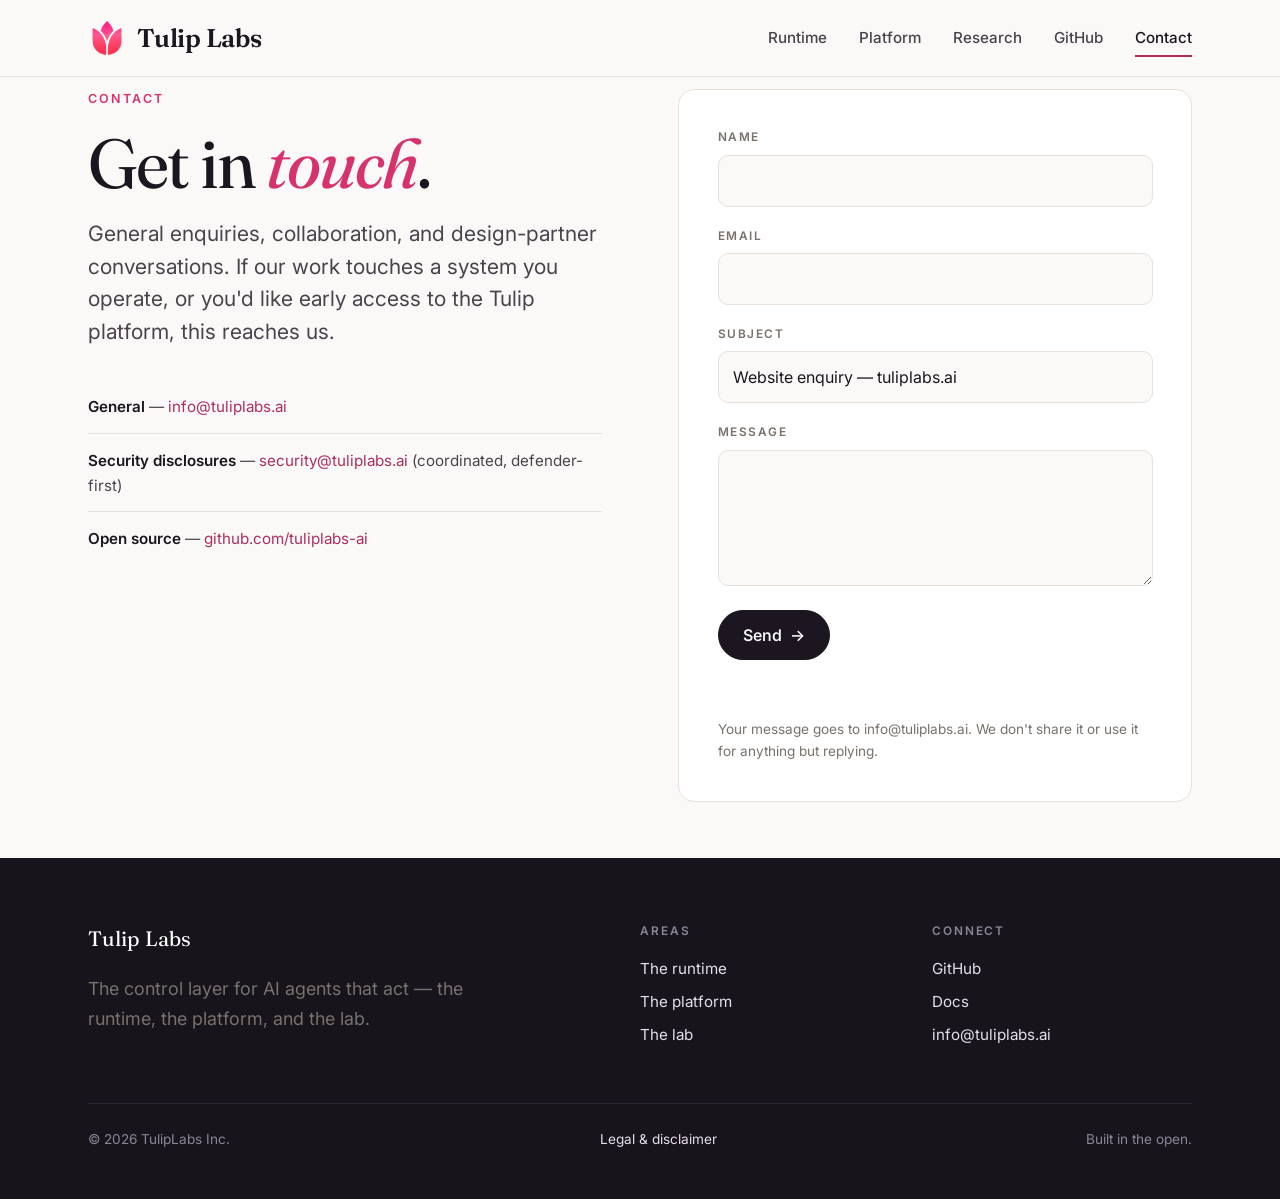
==== commit aad1b7b8: "Connect the hero to the top bar (0.75rem), match tulipagents.ai" ====
--- a/contact.html
+++ b/contact.html
@@ -20,7 +20,7 @@
   <link rel="preconnect" href="https://fonts.googleapis.com">
   <link rel="preconnect" href="https://fonts.gstatic.com" crossorigin>
   <link href="https://fonts.googleapis.com/css2?family=Fraunces:ital,opsz,wght@0,9..144,360..600;1,9..144,400..560&family=Inter:wght@400;500;600;650&family=JetBrains+Mono:wght@500;600&display=swap" rel="stylesheet">
-  <link rel="stylesheet" href="styles.css?v=8">
+  <link rel="stylesheet" href="styles.css?v=9">
 </head>
 <body>
 
@@ -146,6 +146,6 @@
   })();
 </script>
 
-<script src="site.js?v=8" defer></script>
+<script src="site.js?v=9" defer></script>
 </body>
 </html>
--- a/styles.css
+++ b/styles.css
@@ -126,7 +126,7 @@
 .btn:hover .arrow { transform: translateX(2px); }
 
 /* ---- hero ---------------------------------------------------------------- */
-.hero { padding-top: 1.25rem; padding-bottom: 3.5rem; }
+.hero { padding-top: 0.75rem; padding-bottom: 3rem; }
 .hero .col { max-width: 50rem; }
 .hero h1 .accent { color: var(--red); font-style: italic; }
 .pip { font-family: var(--mono); font-size: 0.85rem; color: var(--mute); margin-top: 1.6rem; }
